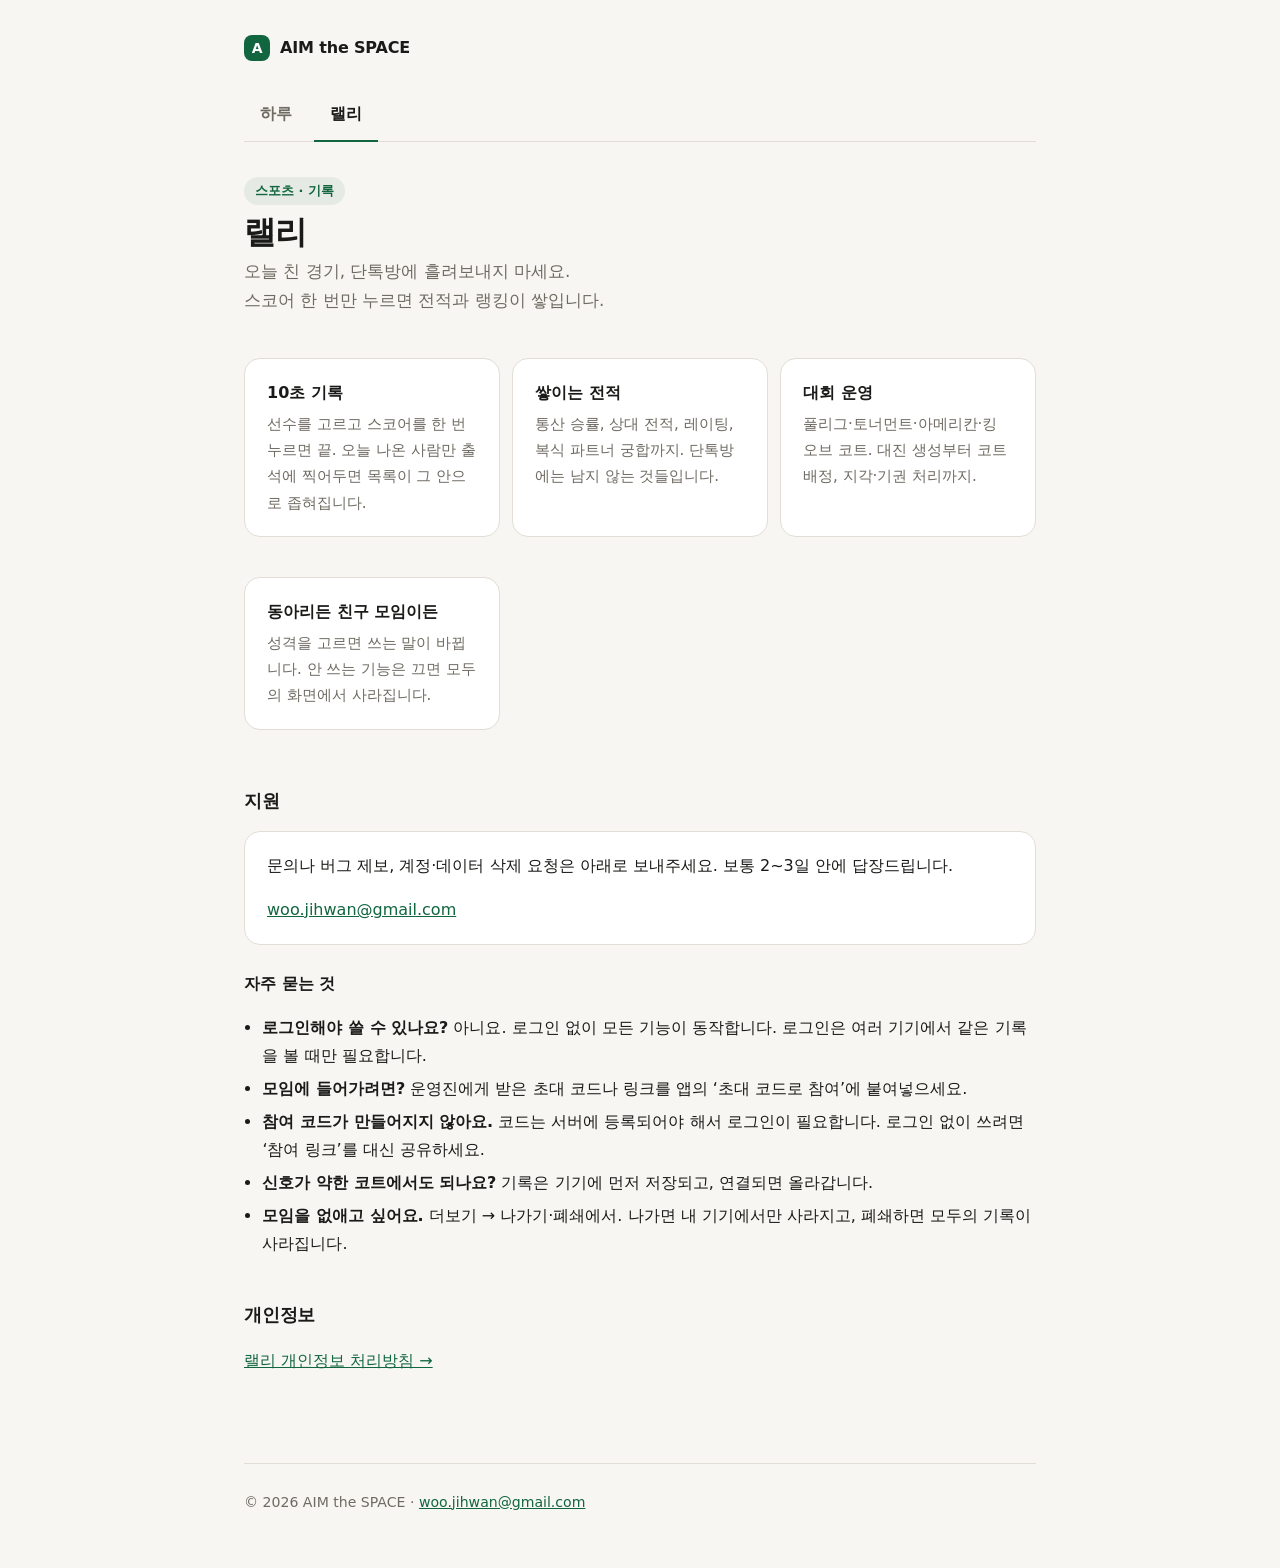
==== index.html @ c71bad3f "하루·랠리 안내 사이트 탭 하나로 두 앱의 소개·지원·개인정보 처리방침을 묶었다. 앱스토어 지원 URL과 마케팅 URL이 여기를 가리킨다.  Co-Authored-By: Claud" ====
<!doctype html>
<html lang="ko">
<head>
<meta charset="utf-8">
<meta name="viewport" content="width=device-width, initial-scale=1">
<title>AIM the SPACE — 앱 안내</title>
<meta name="description" content="하루와 랠리. 두 앱의 소개, 지원, 개인정보 처리방침.">
<meta property="og:title" content="AIM the SPACE — 하루 · 랠리">
<meta property="og:description" content="하루와 랠리. 두 앱의 소개, 지원, 개인정보 처리방침.">
<meta property="og:type" content="website">
<meta property="og:locale" content="ko_KR">
<link rel="stylesheet" href="style.css">
</head>
<body>

<div class="wrap">
  <header class="site">
    <div class="brand"><span class="dot">A</span> AIM the SPACE</div>
    <nav class="tabs" role="tablist">
      <button role="tab" id="tab-haru"  aria-controls="panel-haru"  aria-selected="false">하루</button>
      <button role="tab" id="tab-rally" aria-controls="panel-rally" aria-selected="false">랠리</button>
    </nav>
  </header>

  <!-- 하루 -->
  <section class="panel" id="panel-haru" role="tabpanel" aria-labelledby="tab-haru">
    <span class="pill">일기 · 기록</span>
    <h1>하루</h1>
    <p class="lede">매일 한 문장, 오늘의 나를 기록하다.<br>
      소설·영화·성경·명언 속 문장이 매일 당신을 기다립니다.</p>

    <div class="grid">
      <div class="card feat"><b>오늘의 문장</b><p>엄선된 문장 400여 개 중 하나가 매일 도착합니다. 갤러리에서 카테고리별로 찾아볼 수도 있습니다.</p></div>
      <div class="card feat"><b>나만의 기록</b><p>문장에서 받은 영감을 내 언어로 남깁니다. 전체·팔로워·그룹으로 공개 범위를 정할 수 있습니다.</p></div>
      <div class="card feat"><b>함께하는 하루</b><p>같은 문장을 다른 사람은 어떻게 읽었는지 피드에서 만나고, 좋아요와 댓글로 이야기합니다.</p></div>
      <div class="card feat"><b>연속 기록</b><p>이어갈수록 쌓이는 스트릭. 달력으로 내 기록 여정을 돌아봅니다.</p></div>
    </div>

    <h2>지원</h2>
    <div class="card">
      <p style="margin-top:0">문의나 버그 제보, 계정·데이터 삭제 요청은 아래로 보내주세요. 보통 2~3일 안에 답장드립니다.</p>
      <p style="margin-bottom:0"><a href="mailto:devforb.haru@gmail.com">devforb.haru@gmail.com</a></p>
    </div>

    <h3>자주 묻는 것</h3>
    <ul class="clean">
      <li><b>기록을 지우고 싶어요.</b> 앱에서 해당 기록을 길게 눌러 삭제할 수 있습니다. 계정 전체 삭제는 메일로 요청해주세요.</li>
      <li><b>알림이 오지 않아요.</b> iOS 설정 → 하루 → 알림이 켜져 있는지 확인해주세요.</li>
      <li><b>문장을 추천하고 싶어요.</b> 메일로 보내주시면 검토 후 반영합니다.</li>
    </ul>

    <h2>개인정보</h2>
    <p><a href="haru/privacy.html">하루 개인정보 처리방침 →</a></p>
  </section>

  <!-- 랠리 -->
  <section class="panel" id="panel-rally" role="tabpanel" aria-labelledby="tab-rally">
    <span class="pill">스포츠 · 기록</span>
    <h1>랠리</h1>
    <p class="lede">오늘 친 경기, 단톡방에 흘려보내지 마세요.<br>
      스코어 한 번만 누르면 전적과 랭킹이 쌓입니다.</p>

    <div class="grid">
      <div class="card feat"><b>10초 기록</b><p>선수를 고르고 스코어를 한 번 누르면 끝. 오늘 나온 사람만 출석에 찍어두면 목록이 그 안으로 좁혀집니다.</p></div>
      <div class="card feat"><b>쌓이는 전적</b><p>통산 승률, 상대 전적, 레이팅, 복식 파트너 궁합까지. 단톡방에는 남지 않는 것들입니다.</p></div>
      <div class="card feat"><b>대회 운영</b><p>풀리그·토너먼트·아메리칸·킹 오브 코트. 대진 생성부터 코트 배정, 지각·기권 처리까지.</p></div>
      <div class="card feat"><b>동아리든 친구 모임이든</b><p>성격을 고르면 쓰는 말이 바뀝니다. 안 쓰는 기능은 끄면 모두의 화면에서 사라집니다.</p></div>
    </div>

    <h2>지원</h2>
    <div class="card">
      <p style="margin-top:0">문의나 버그 제보, 계정·데이터 삭제 요청은 아래로 보내주세요. 보통 2~3일 안에 답장드립니다.</p>
      <p style="margin-bottom:0"><a href="mailto:woo.jihwan@gmail.com">woo.jihwan@gmail.com</a></p>
    </div>

    <h3>자주 묻는 것</h3>
    <ul class="clean">
      <li><b>로그인해야 쓸 수 있나요?</b> 아니요. 로그인 없이 모든 기능이 동작합니다. 로그인은 여러 기기에서 같은 기록을 볼 때만 필요합니다.</li>
      <li><b>모임에 들어가려면?</b> 운영진에게 받은 초대 코드나 링크를 앱의 ‘초대 코드로 참여’에 붙여넣으세요.</li>
      <li><b>참여 코드가 만들어지지 않아요.</b> 코드는 서버에 등록되어야 해서 로그인이 필요합니다. 로그인 없이 쓰려면 ‘참여 링크’를 대신 공유하세요.</li>
      <li><b>신호가 약한 코트에서도 되나요?</b> 기록은 기기에 먼저 저장되고, 연결되면 올라갑니다.</li>
      <li><b>모임을 없애고 싶어요.</b> 더보기 → 나가기·폐쇄에서. 나가면 내 기기에서만 사라지고, 폐쇄하면 모두의 기록이 사라집니다.</li>
    </ul>

    <h2>개인정보</h2>
    <p><a href="rally/privacy.html">랠리 개인정보 처리방침 →</a></p>
  </section>

  <footer class="site">
    © 2026 AIM the SPACE · <a href="mailto:woo.jihwan@gmail.com">woo.jihwan@gmail.com</a>
  </footer>
</div>

<script>
  // 탭. 주소에 #haru / #rally 를 붙이면 바로 그 탭이 열린다.
  const tabs = [...document.querySelectorAll('nav.tabs button')];
  function show(name, push) {
    const id = tabs.some(t => t.id === 'tab-' + name) ? name : 'rally';
    tabs.forEach(t => {
      const on = t.id === 'tab-' + id;
      t.setAttribute('aria-selected', on);
      document.getElementById(t.getAttribute('aria-controls')).classList.toggle('active', on);
    });
    if (push) history.replaceState(null, '', '#' + id);
  }
  tabs.forEach(t => t.addEventListener('click', () => show(t.id.replace('tab-', ''), true)));
  window.addEventListener('hashchange', () => show(location.hash.slice(1), false));
  show(location.hash.slice(1) || 'rally', false);
</script>
</body>
</html>
---- style.css ----
:root{
  --bg:#f7f6f2; --surface:#fff; --line:#e2ded5; --ink:#1a1a18; --muted:#6f6b63;
  --accent:#11663f; --accent-soft:#11663f14; --clay:#c5663a; --radius:16px;
  --max:52rem;
}
@media (prefers-color-scheme:dark){
  :root{--bg:#121314;--surface:#1b1d1e;--line:#33373a;--ink:#f0efea;--muted:#9a978f;
        --accent:#3cae74;--accent-soft:#3cae741f;}
}
*{box-sizing:border-box}
html{-webkit-text-size-adjust:100%}
body{margin:0;background:var(--bg);color:var(--ink);
  font:16px/1.75 -apple-system,BlinkMacSystemFont,"Apple SD Gothic Neo","Pretendard",system-ui,sans-serif;}
.wrap{max-width:var(--max);margin:0 auto;padding:0 20px}
a{color:var(--accent)}
header.site{padding:34px 0 0}
.brand{display:flex;align-items:center;gap:10px;font-weight:700;letter-spacing:-.01em}
.brand .dot{width:26px;height:26px;border-radius:8px;background:var(--accent);display:grid;place-items:center;color:#fff;font-size:14px}
nav.tabs{display:flex;gap:6px;margin:26px 0 0;border-bottom:1px solid var(--line)}
nav.tabs button{appearance:none;border:0;background:none;color:var(--muted);font:inherit;font-weight:600;
  padding:12px 16px;cursor:pointer;border-bottom:2px solid transparent;margin-bottom:-1px}
nav.tabs button[aria-selected="true"]{color:var(--ink);border-bottom-color:var(--accent)}
section.panel{display:none;padding:34px 0 72px}
section.panel.active{display:block}
h1{font-size:2rem;line-height:1.3;margin:.2em 0 .1em;letter-spacing:-.02em}
h2{font-size:1.1rem;margin:2.4em 0 .6em;letter-spacing:-.01em}
h3{font-size:1rem;margin:1.6em 0 .4em}
.lede{color:var(--muted);font-size:1.05rem;margin:0 0 28px}
.card{background:var(--surface);border:1px solid var(--line);border-radius:var(--radius);padding:20px 22px;margin:14px 0}
.grid{display:grid;gap:12px;grid-template-columns:repeat(auto-fit,minmax(15rem,1fr))}
.feat b{display:block;margin-bottom:4px}
.feat p{margin:0;color:var(--muted);font-size:.94rem}
.pill{display:inline-block;background:var(--accent-soft);color:var(--accent);
  border-radius:999px;padding:3px 11px;font-size:.8rem;font-weight:600}
table{border-collapse:collapse;width:100%;font-size:.94rem;margin:12px 0}
th,td{border:1px solid var(--line);padding:9px 11px;text-align:left;vertical-align:top}
th{background:var(--accent-soft);font-weight:600}
code{background:var(--accent-soft);padding:.1em .35em;border-radius:4px;font-size:.9em}
footer.site{border-top:1px solid var(--line);padding:26px 0 54px;color:var(--muted);font-size:.88rem}
.muted{color:var(--muted)}
ul.clean{padding-left:1.15em}
ul.clean li{margin:.3em 0}

/* 기존 처리방침 문서에서 가져온 마크업 */
.container{max-width:100%}
.updated,.panel>.container>header p:first-of-type{color:var(--muted);font-size:.9rem;margin:.2em 0 1.6em}
.highlight{background:var(--accent-soft);border-left:3px solid var(--accent);
  border-radius:0 10px 10px 0;padding:14px 18px;margin:18px 0}
.panel h1+p{margin-top:.2em}
@media (max-width:560px){
  .wrap{padding:0 16px}
  h1{font-size:1.7rem}
  th,td{padding:7px 8px;font-size:.86rem}
}
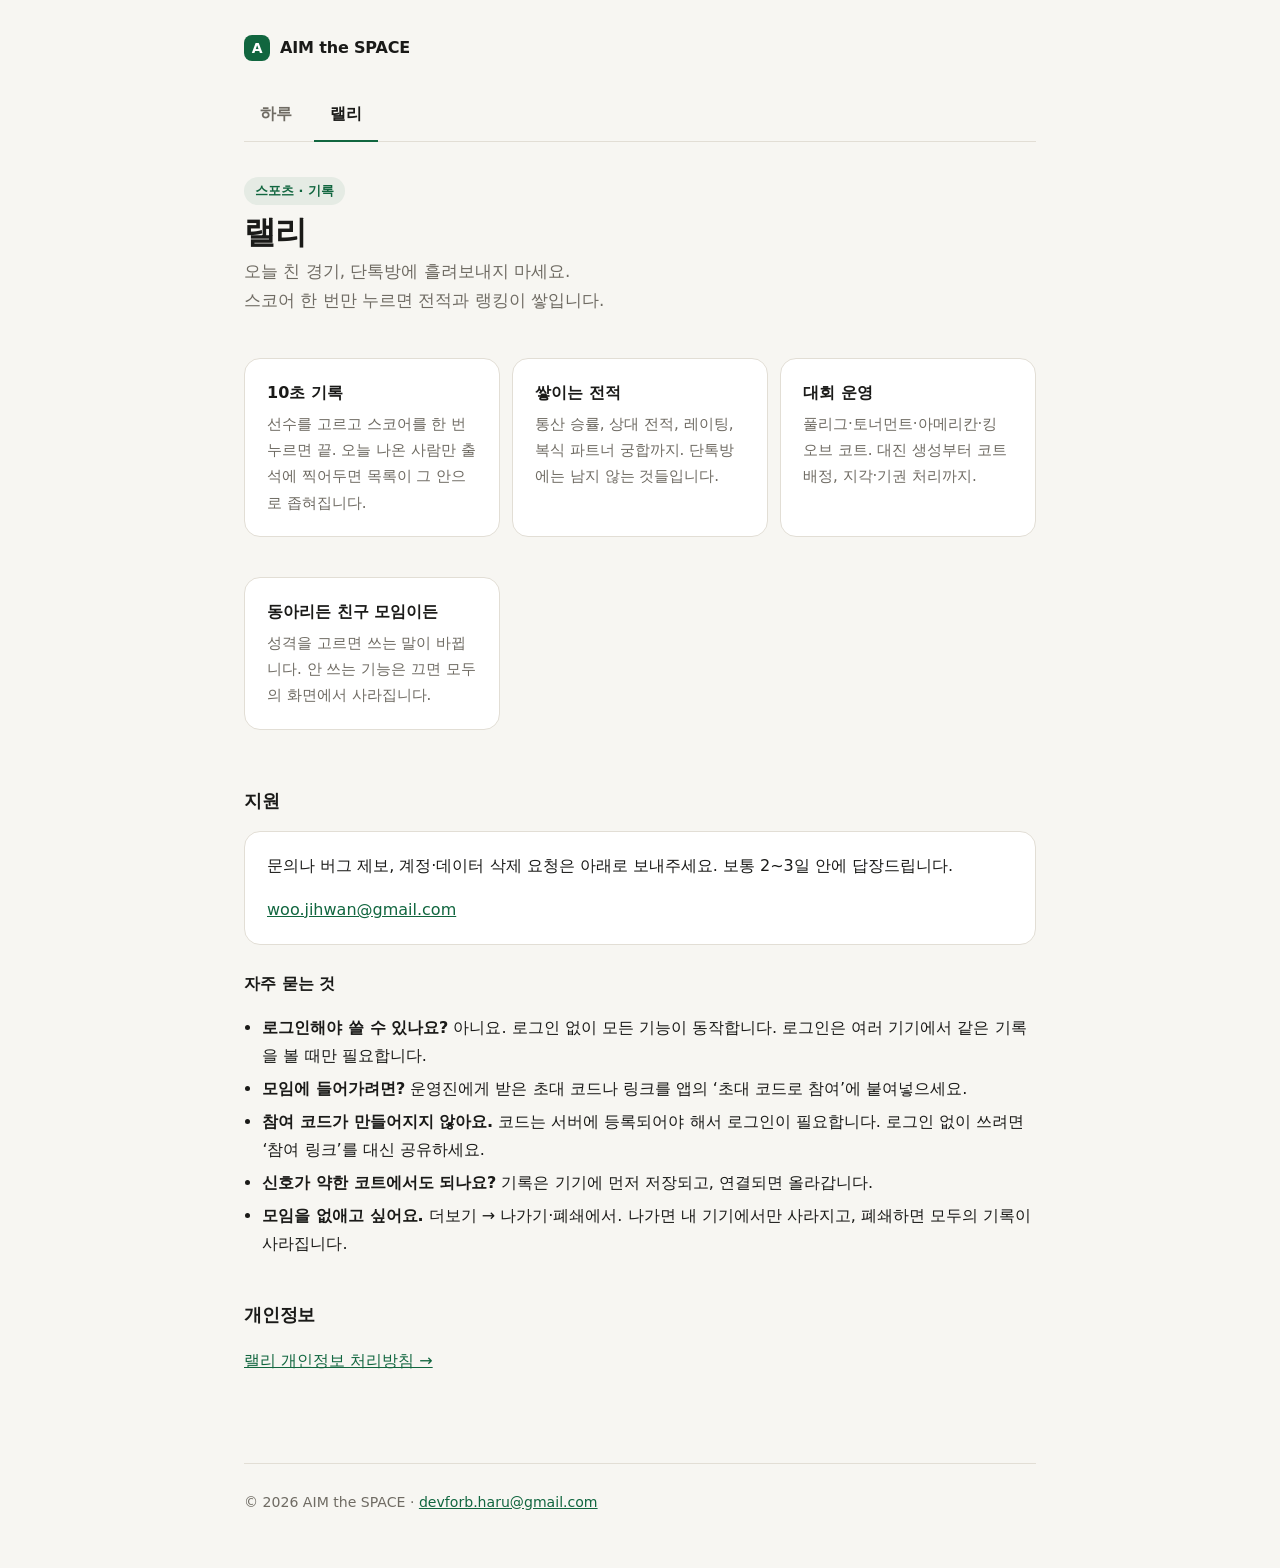
==== commit af0d6fff: "푸터 연락처를 devforb.haru@gmail.com 으로 Co-Authored-By: Claude Opus 5 <noreply@anthropic.com>" ====
--- a/index.html
+++ b/index.html
@@ -87,7 +87,7 @@
   </section>
 
   <footer class="site">
-    © 2026 AIM the SPACE · <a href="mailto:woo.jihwan@gmail.com">woo.jihwan@gmail.com</a>
+    © 2026 AIM the SPACE · <a href="mailto:devforb.haru@gmail.com">devforb.haru@gmail.com</a>
   </footer>
 </div>
 
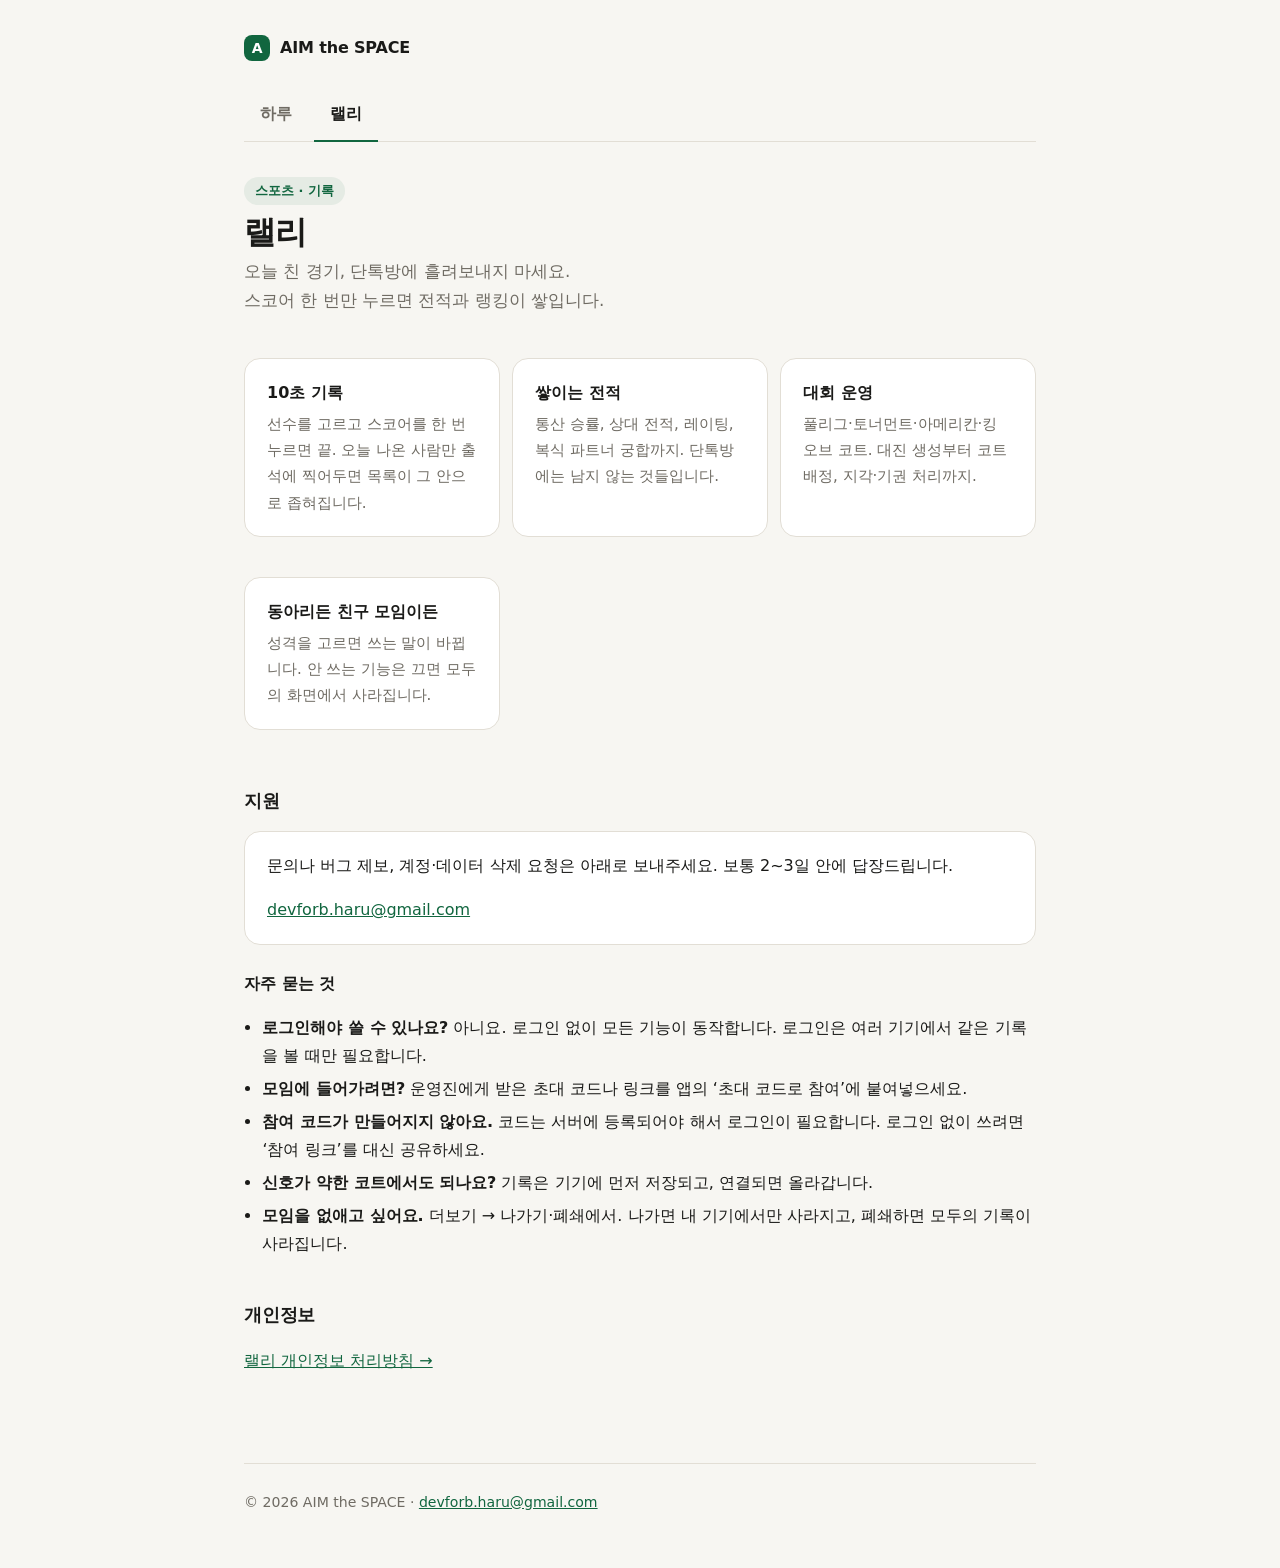
==== commit 1610091d: "랠리 쪽 연락처도 devforb.haru@gmail.com 으로 지원 안내와 개인정보 처리방침 문의처를 하나로 모았다.  Co-Authored-By: Claude Opus 5 <n" ====
--- a/index.html
+++ b/index.html
@@ -70,7 +70,7 @@
     <h2>지원</h2>
     <div class="card">
       <p style="margin-top:0">문의나 버그 제보, 계정·데이터 삭제 요청은 아래로 보내주세요. 보통 2~3일 안에 답장드립니다.</p>
-      <p style="margin-bottom:0"><a href="mailto:woo.jihwan@gmail.com">woo.jihwan@gmail.com</a></p>
+      <p style="margin-bottom:0"><a href="mailto:devforb.haru@gmail.com">devforb.haru@gmail.com</a></p>
     </div>
 
     <h3>자주 묻는 것</h3>
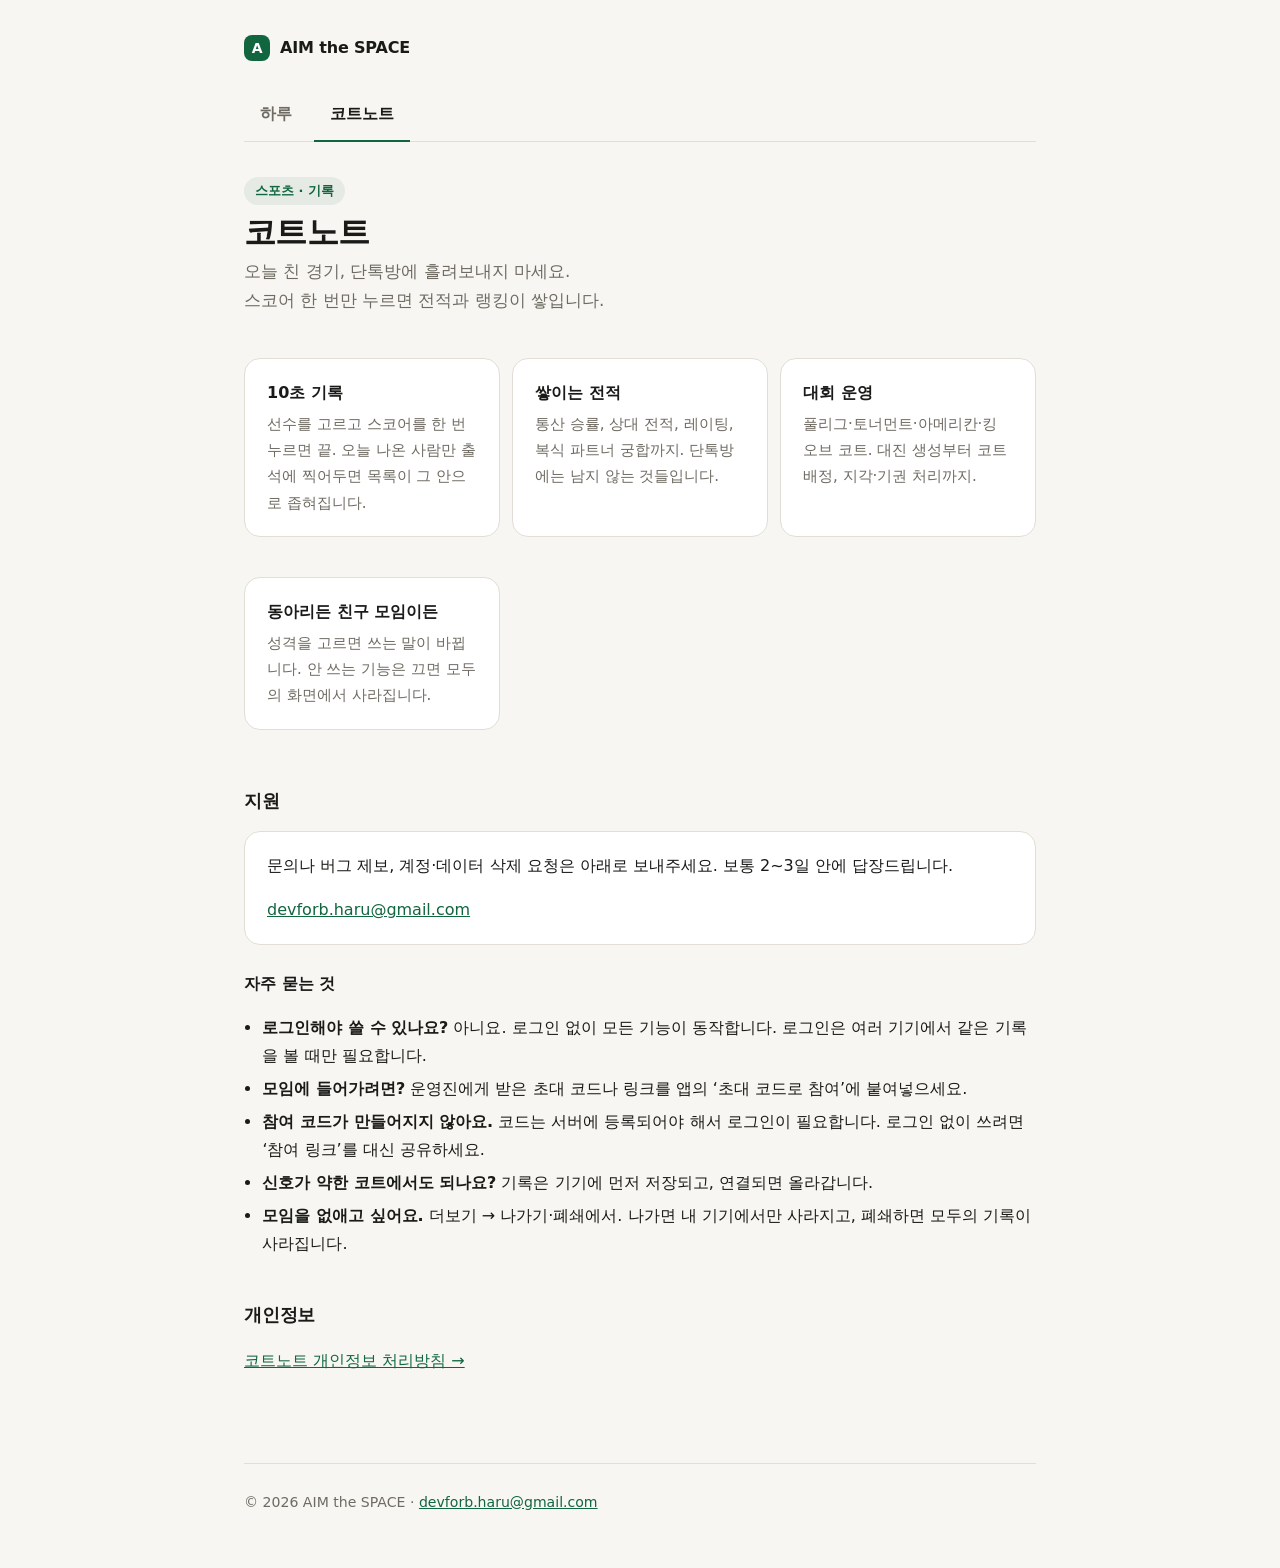
==== commit 4ba245d9: "랠리 → 코트노트 앱 이름이 바뀌었다. 주소(#rally, rally/privacy.html)는 심사에 제출한 것이라 그대로 두고 표기만 바꿨다.  Co-Authored-By: C" ====
--- a/index.html
+++ b/index.html
@@ -4,9 +4,9 @@
 <meta charset="utf-8">
 <meta name="viewport" content="width=device-width, initial-scale=1">
 <title>AIM the SPACE — 앱 안내</title>
-<meta name="description" content="하루와 랠리. 두 앱의 소개, 지원, 개인정보 처리방침.">
-<meta property="og:title" content="AIM the SPACE — 하루 · 랠리">
-<meta property="og:description" content="하루와 랠리. 두 앱의 소개, 지원, 개인정보 처리방침.">
+<meta name="description" content="하루와 코트노트. 두 앱의 소개, 지원, 개인정보 처리방침.">
+<meta property="og:title" content="AIM the SPACE — 하루 · 코트노트">
+<meta property="og:description" content="하루와 코트노트. 두 앱의 소개, 지원, 개인정보 처리방침.">
 <meta property="og:type" content="website">
 <meta property="og:locale" content="ko_KR">
 <link rel="stylesheet" href="style.css">
@@ -18,7 +18,7 @@
     <div class="brand"><span class="dot">A</span> AIM the SPACE</div>
     <nav class="tabs" role="tablist">
       <button role="tab" id="tab-haru"  aria-controls="panel-haru"  aria-selected="false">하루</button>
-      <button role="tab" id="tab-rally" aria-controls="panel-rally" aria-selected="false">랠리</button>
+      <button role="tab" id="tab-rally" aria-controls="panel-rally" aria-selected="false">코트노트</button>
     </nav>
   </header>
 
@@ -53,10 +53,10 @@
     <p><a href="haru/privacy.html">하루 개인정보 처리방침 →</a></p>
   </section>
 
-  <!-- 랠리 -->
+  <!-- 코트노트 -->
   <section class="panel" id="panel-rally" role="tabpanel" aria-labelledby="tab-rally">
     <span class="pill">스포츠 · 기록</span>
-    <h1>랠리</h1>
+    <h1>코트노트</h1>
     <p class="lede">오늘 친 경기, 단톡방에 흘려보내지 마세요.<br>
       스코어 한 번만 누르면 전적과 랭킹이 쌓입니다.</p>
 
@@ -83,7 +83,7 @@
     </ul>
 
     <h2>개인정보</h2>
-    <p><a href="rally/privacy.html">랠리 개인정보 처리방침 →</a></p>
+    <p><a href="rally/privacy.html">코트노트 개인정보 처리방침 →</a></p>
   </section>
 
   <footer class="site">
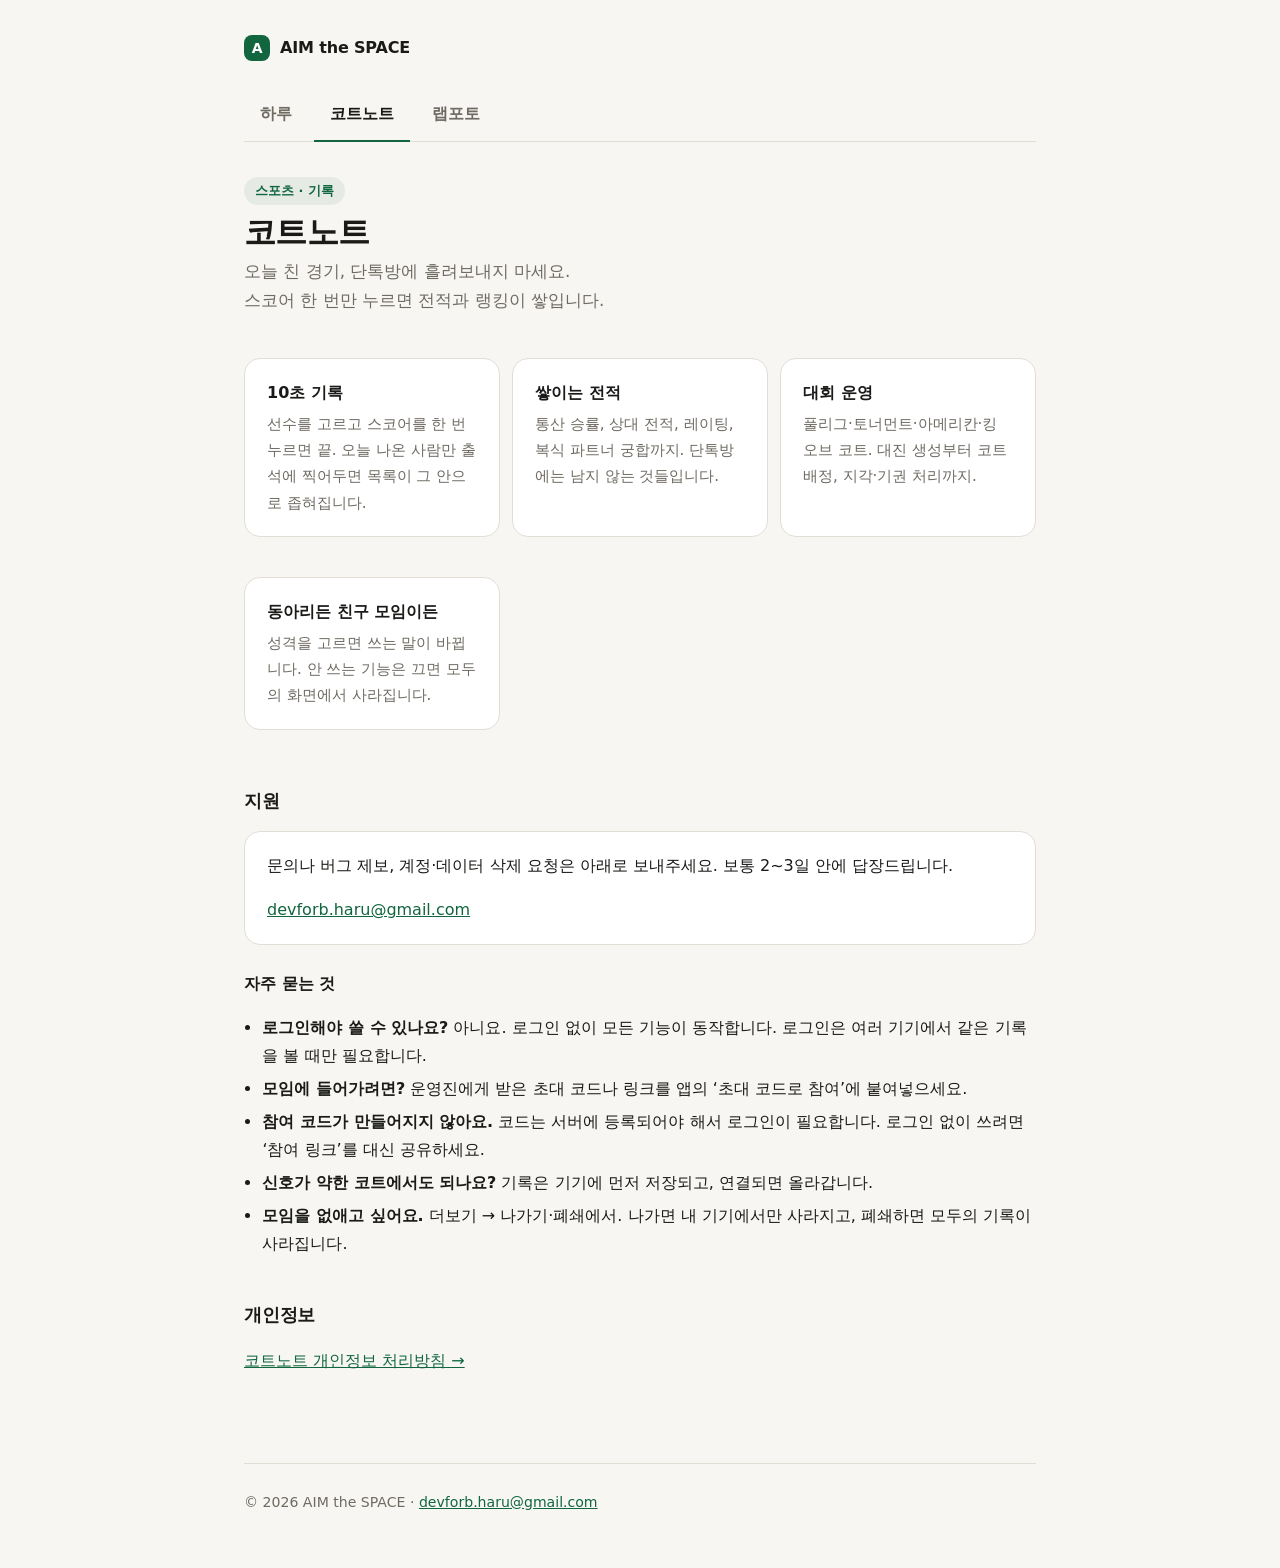
==== commit 2367b25b: "랩포토 안내 · 지원 · 개인정보 처리방침 추가 index.html에 세 번째 탭(#labphoto)을 넣고, labphoto/privacy.html을 더했다. 처리방침 내용은 앱" ====
--- a/index.html
+++ b/index.html
@@ -4,9 +4,9 @@
 <meta charset="utf-8">
 <meta name="viewport" content="width=device-width, initial-scale=1">
 <title>AIM the SPACE — 앱 안내</title>
-<meta name="description" content="하루와 코트노트. 두 앱의 소개, 지원, 개인정보 처리방침.">
-<meta property="og:title" content="AIM the SPACE — 하루 · 코트노트">
-<meta property="og:description" content="하루와 코트노트. 두 앱의 소개, 지원, 개인정보 처리방침.">
+<meta name="description" content="하루, 코트노트, 랩포토. 세 앱의 소개, 지원, 개인정보 처리방침.">
+<meta property="og:title" content="AIM the SPACE — 하루 · 코트노트 · 랩포토">
+<meta property="og:description" content="하루, 코트노트, 랩포토. 세 앱의 소개, 지원, 개인정보 처리방침.">
 <meta property="og:type" content="website">
 <meta property="og:locale" content="ko_KR">
 <link rel="stylesheet" href="style.css">
@@ -19,6 +19,7 @@
     <nav class="tabs" role="tablist">
       <button role="tab" id="tab-haru"  aria-controls="panel-haru"  aria-selected="false">하루</button>
       <button role="tab" id="tab-rally" aria-controls="panel-rally" aria-selected="false">코트노트</button>
+      <button role="tab" id="tab-labphoto" aria-controls="panel-labphoto" aria-selected="false">랩포토</button>
     </nav>
   </header>
 
@@ -86,6 +87,42 @@
     <p><a href="rally/privacy.html">코트노트 개인정보 처리방침 →</a></p>
   </section>
 
+
+  <!-- 랩포토 -->
+  <section class="panel" id="panel-labphoto" role="tabpanel" aria-labelledby="tab-labphoto">
+    <span class="pill">과학 · 기록</span>
+    <h1>랩포토</h1>
+    <p class="lede">현미경으로 본 것과 반응 결과를, 레포트에 바로 쓸 수 있는 형태로.<br>
+      배율 대신 사진마다 맞는 스케일 바를 남깁니다.</p>
+
+    <div class="grid">
+      <div class="card feat"><b>맞는 스케일 바</b><p>배율마다 눈금을 한 번만 재 두면, 그 배율로 찍는 모든 사진에 실제 길이에 맞는 바가 새겨집니다. 아직 재지 않은 배율은 ≈ 로 추정값임을 밝힙니다.</p></div>
+      <div class="card feat"><b>찍으면서 기록</b><p>시료 이름, 대물·접안 배율, 염색과 시약 조건, 메모와 태그를 사진과 함께. 반응 모드에서는 시작 후 경과 시간까지 자동으로.</p></div>
+      <div class="card feat"><b>쓸 사진만</b><p>전체·남긴 사진·버린 사진으로 나눠 보고, 길게 눌러 버리거나 되살립니다. 시료마다 대표 한 장을 정할 수 있습니다.</p></div>
+      <div class="card feat"><b>레포트로 바로</b><p>한 번 누르면 그림 번호가 붙은 사진과 캡션 CSV가 ZIP으로 묶입니다. 표기 방식·위치·색·크기는 내보낼 때 고릅니다.</p></div>
+    </div>
+
+    <h2>지원</h2>
+    <div class="card">
+      <p style="margin-top:0">문의나 버그 제보는 아래로 보내주세요. 보통 2~3일 안에 답장드립니다.</p>
+      <p style="margin-bottom:0"><a href="mailto:devforb.haru@gmail.com">devforb.haru@gmail.com</a></p>
+    </div>
+
+    <h3>자주 묻는 것</h3>
+    <ul class="clean">
+      <li><b>스케일 바 앞에 ≈ 가 붙어요.</b> 그 배율을 아직 실측하지 않아 시야수(FN)로 계산한 추정값이라는 표시입니다. 보정 탭에서 마이크로미터 슬라이드를 한 번 재면 실측값으로 바뀝니다.</li>
+      <li><b>보정은 어떻게 하나요?</b> 보정 탭에서 배율을 고르고, 눈금을 찍은 사진에서 두 눈금 사이를 집어 그 거리가 몇 µm인지 넣으면 됩니다. 배율마다 한 번이면 됩니다.</li>
+      <li><b>셔터가 눌리지 않아요.</b> 카메라를 쓸 수 없는 상태면 셔터가 흐려집니다. 설정에서 랩포토의 카메라 권한을 확인해주세요. 다른 앱이 카메라를 쓰는 중이거나 기기가 뜨거워도 잠시 멈출 수 있습니다.</li>
+      <li><b>원본은 그대로 두고 표기만 바꿀 수 있나요?</b> 표기는 내보낼 때만 새겨지고 앱에 저장된 사진은 손대지 않습니다. 같은 사진을 방식만 바꿔 몇 번이든 다시 내보낼 수 있습니다.</li>
+      <li><b>버린 사진을 되살리고 싶어요.</b> 검토 탭에서 ‘버린 사진’ 필터를 고른 뒤 썸네일을 길게 누르면 됩니다. 영구 삭제 전까지는 남아 있습니다.</li>
+      <li><b>다른 기기로 옮기려면?</b> 동기화 기능은 없습니다. 내보내기로 ZIP을 만들어 옮기면 사진과 캡션이 함께 남습니다.</li>
+    </ul>
+
+    <h2>개인정보</h2>
+    <p>앱은 어떤 정보도 수집하지 않고, 사진과 기록은 기기 안에만 저장됩니다.</p>
+    <p><a href="labphoto/privacy.html">랩포토 개인정보 처리방침 →</a></p>
+  </section>
+
   <footer class="site">
     © 2026 AIM the SPACE · <a href="mailto:devforb.haru@gmail.com">devforb.haru@gmail.com</a>
   </footer>
